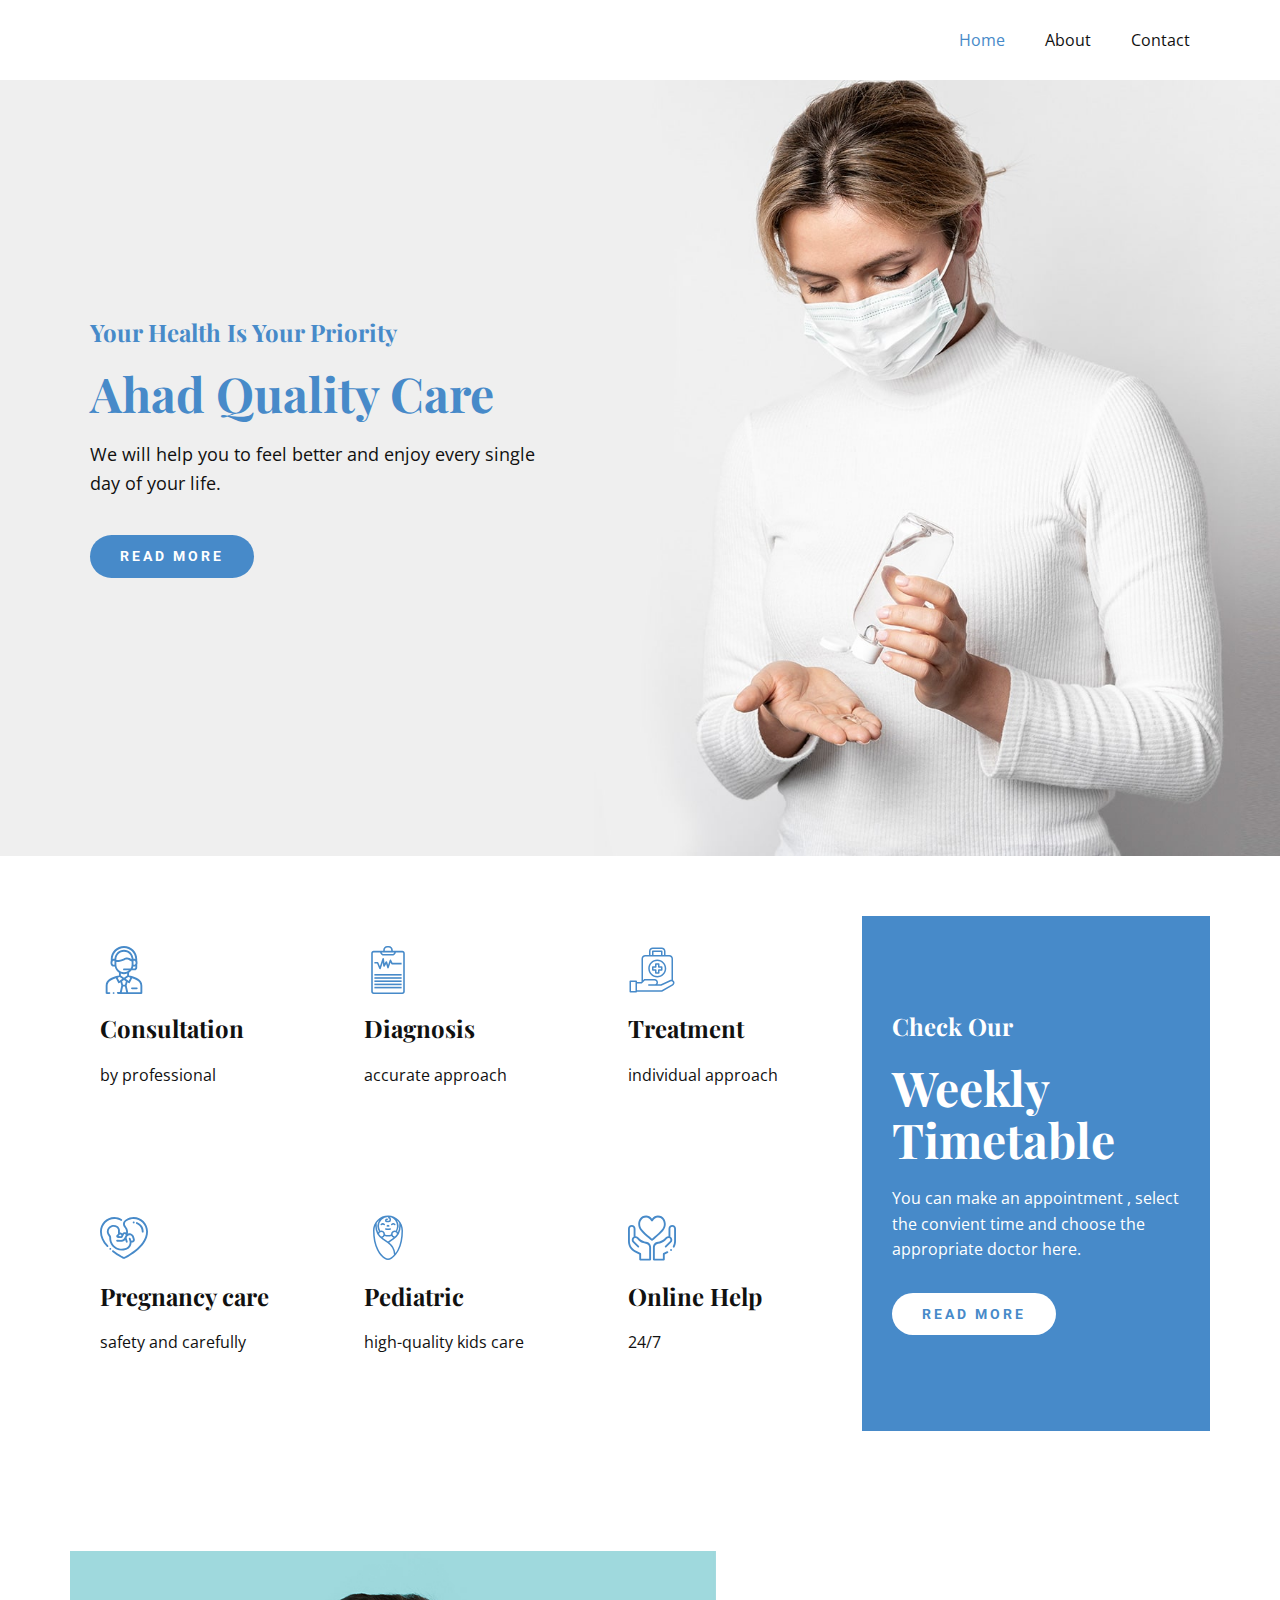
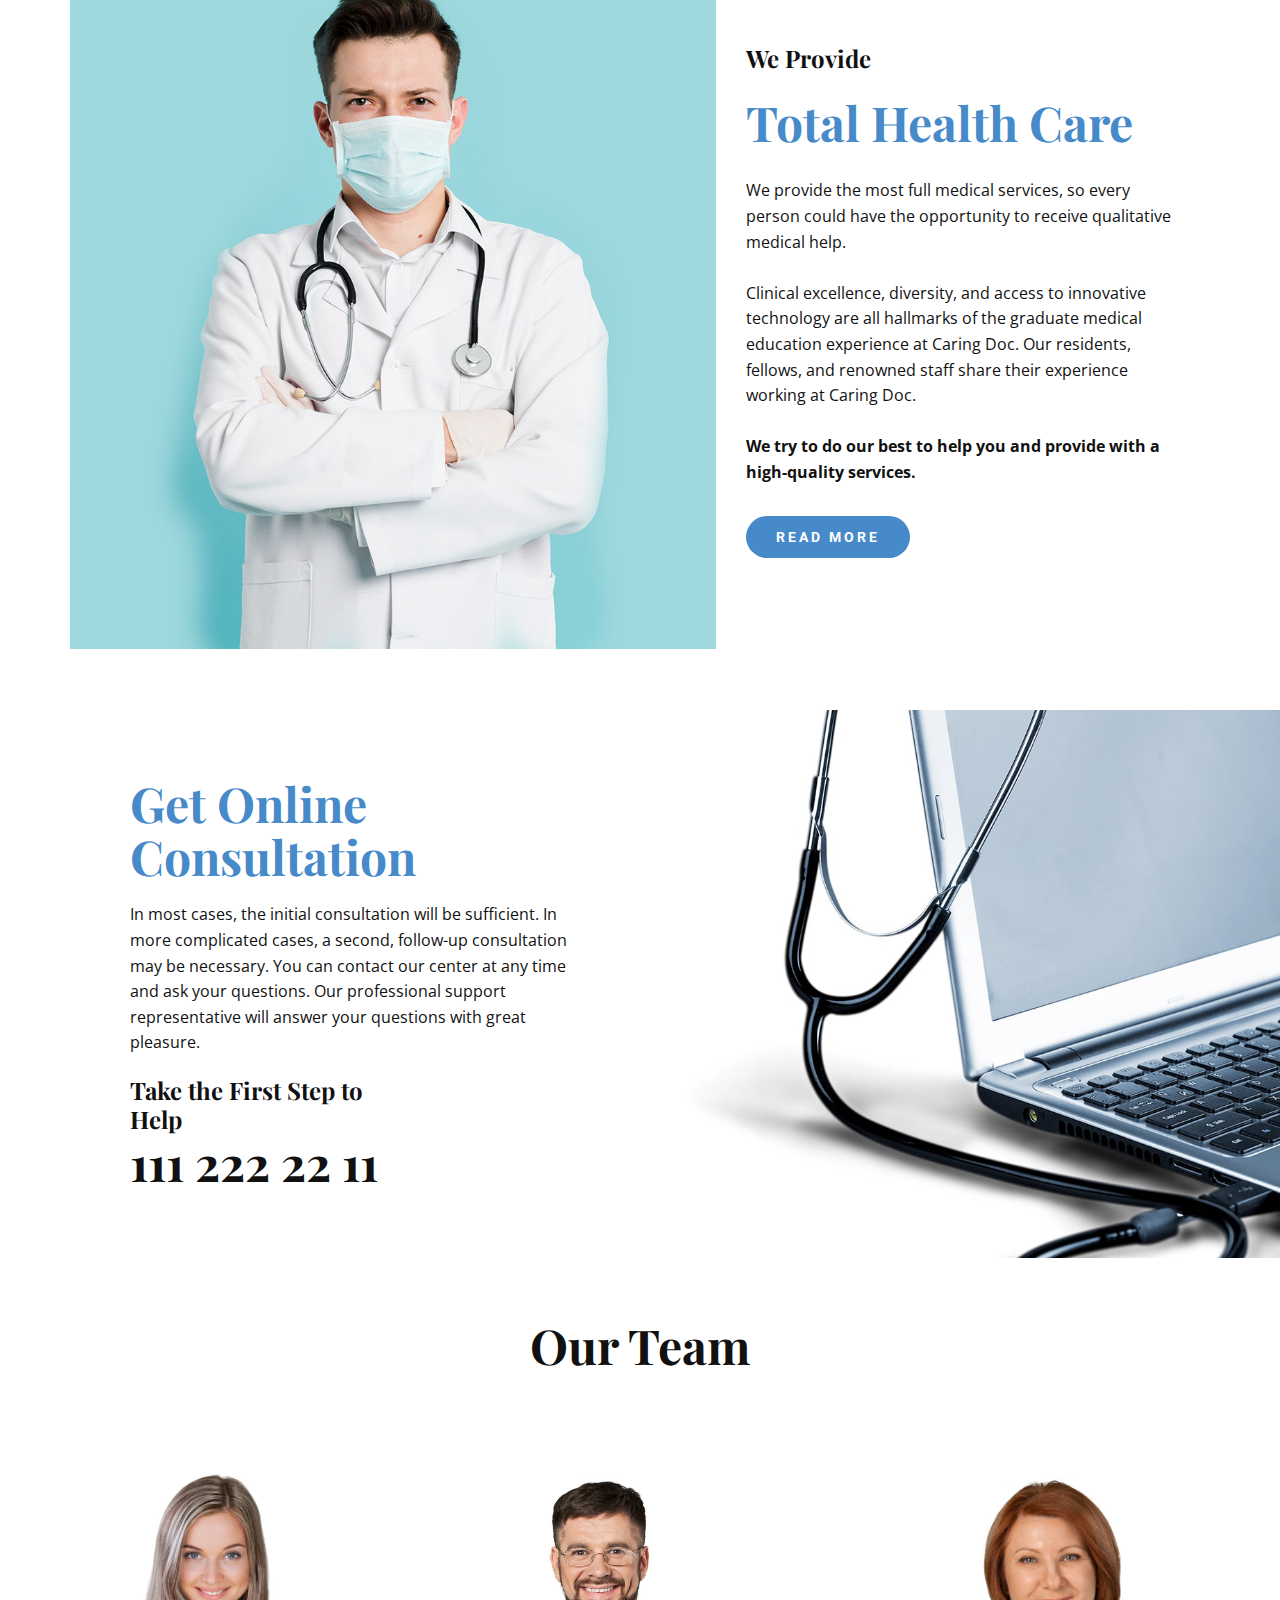
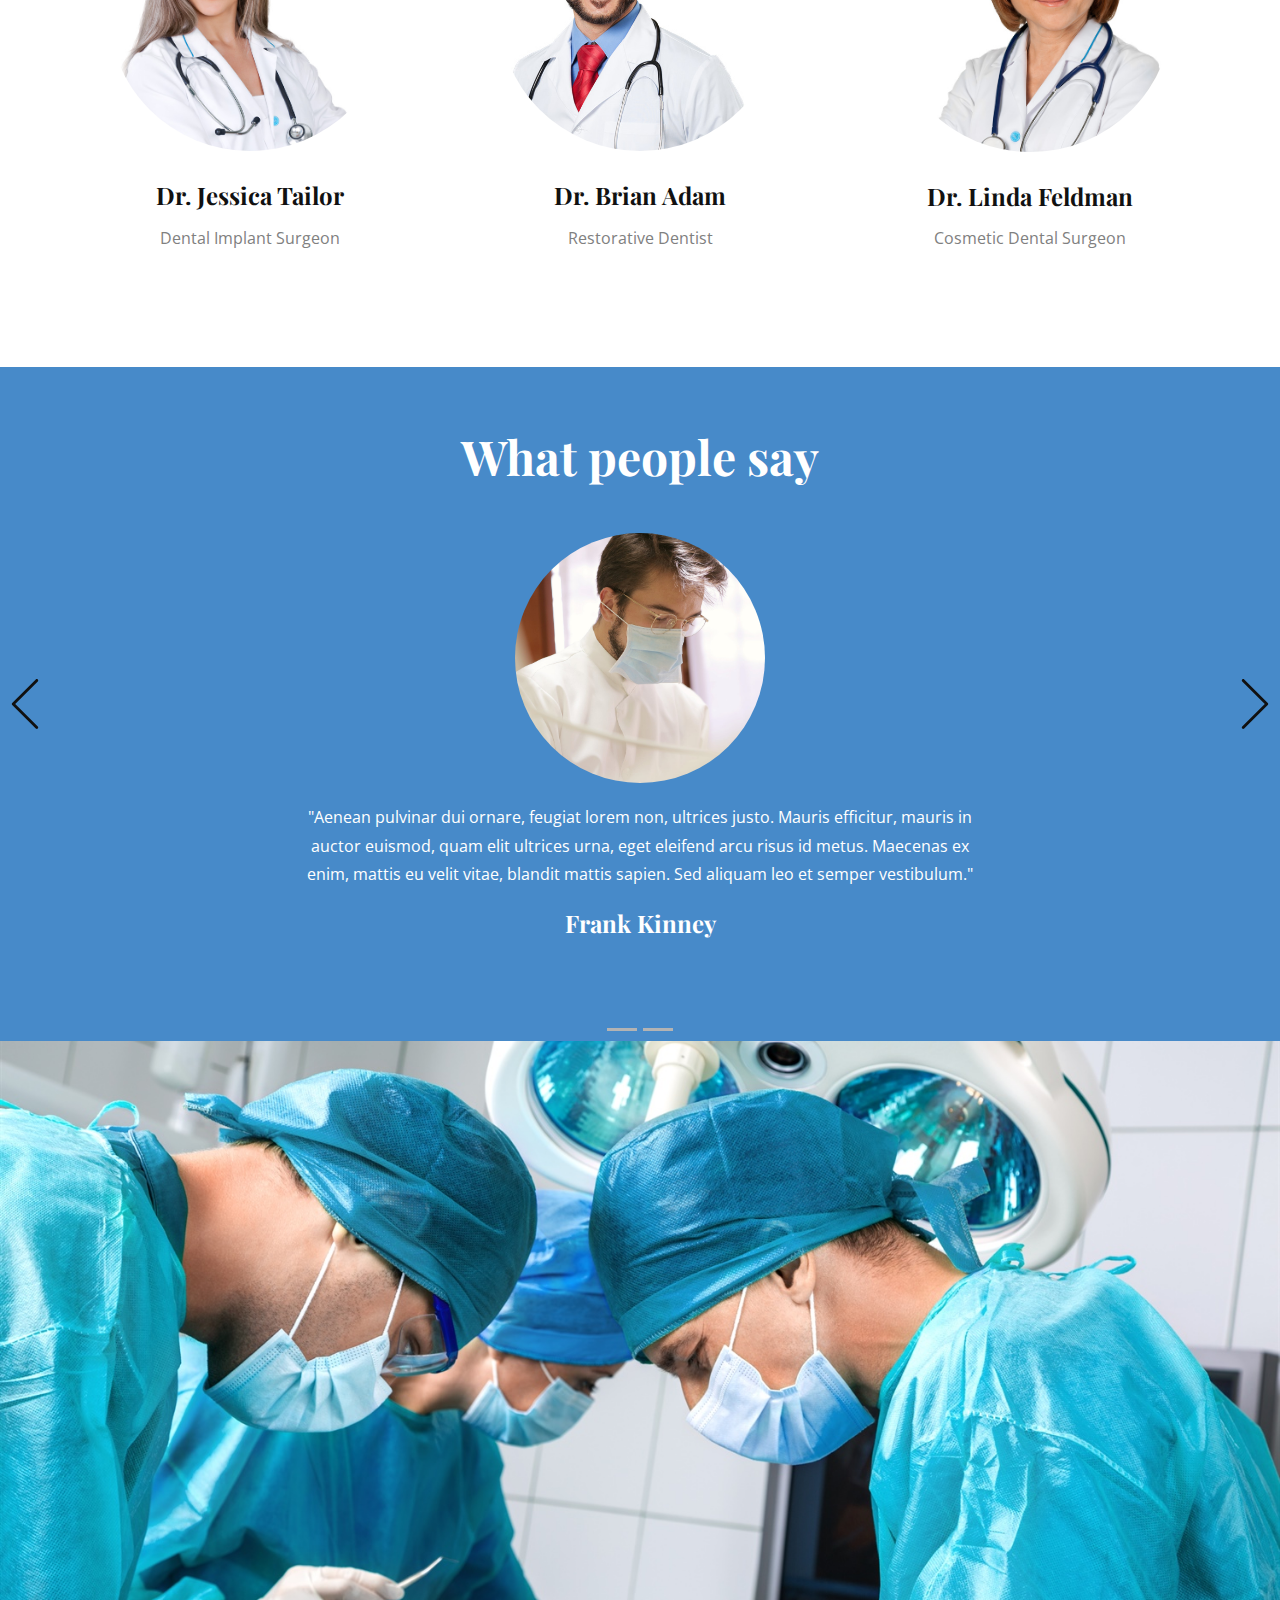
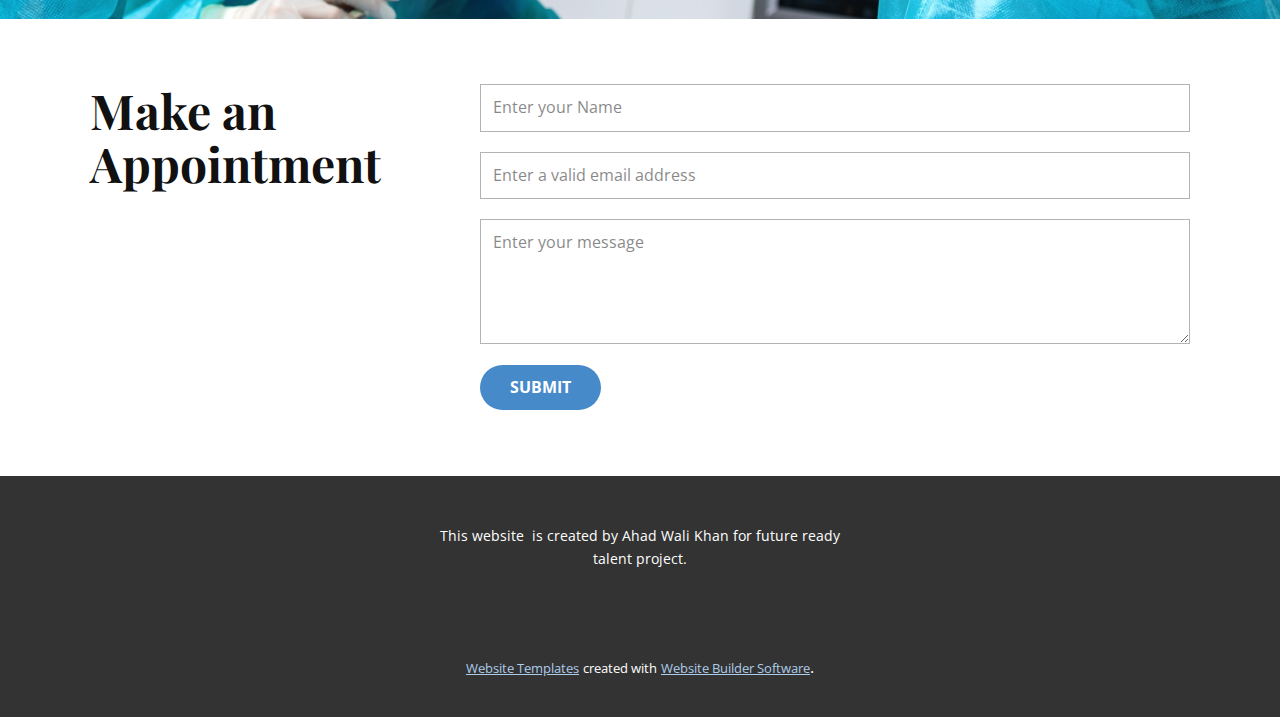
==== index.html @ 52baec67 "Add files via upload" ====
<!DOCTYPE html>
<html style="font-size: 16px;">
  <head>
    <meta name="viewport" content="width=device-width, initial-scale=1.0">
    <meta charset="utf-8">
    <meta name="keywords" content="Ahad Quality Care, Weekly Timetable, Total Health Care, Get Online Consultation, Our Team, What people say, Make an Appointment">
    <meta name="description" content="">
    <meta name="page_type" content="np-template-header-footer-from-plugin">
    <title>Home</title>
    <link rel="stylesheet" href="nicepage.css" media="screen">
<link rel="stylesheet" href="Home.css" media="screen">
    <script class="u-script" type="text/javascript" src="jquery.js" defer=""></script>
    <script class="u-script" type="text/javascript" src="nicepage.js" defer=""></script>
    <meta name="generator" content="Nicepage 4.4.3, nicepage.com">
    <link id="u-theme-google-font" rel="stylesheet" href="https://fonts.googleapis.com/css?family=Roboto:100,100i,300,300i,400,400i,500,500i,700,700i,900,900i|Open+Sans:300,300i,400,400i,600,600i,700,700i,800,800i">
    <link id="u-page-google-font" rel="stylesheet" href="https://fonts.googleapis.com/css?family=Playfair+Display:400,400i,500,500i,600,600i,700,700i,800,800i,900,900i">
    
    
    
    
    
    
    
    
    <script type="application/ld+json">{
		"@context": "http://schema.org",
		"@type": "Organization",
		"name": ""
}</script>
    <meta name="theme-color" content="#478ac9">
    <meta property="og:title" content="Home">
    <meta property="og:type" content="website">
  </head>
  <body data-home-page="Home.html" data-home-page-title="Home" class="u-body u-xl-mode"><header class="u-clearfix u-header u-header" id="sec-080c"><div class="u-clearfix u-sheet u-sheet-1">
        <nav class="u-menu u-menu-dropdown u-offcanvas u-menu-1">
          <div class="menu-collapse" style="font-size: 1rem; letter-spacing: 0px;">
            <a class="u-button-style u-custom-left-right-menu-spacing u-custom-padding-bottom u-custom-top-bottom-menu-spacing u-nav-link u-text-active-palette-1-base u-text-hover-palette-2-base" href="#">
              <svg class="u-svg-link" viewBox="0 0 24 24"><use xmlns:xlink="http://www.w3.org/1999/xlink" xlink:href="#menu-hamburger"></use></svg>
              <svg class="u-svg-content" version="1.1" id="menu-hamburger" viewBox="0 0 16 16" x="0px" y="0px" xmlns:xlink="http://www.w3.org/1999/xlink" xmlns="http://www.w3.org/2000/svg"><g><rect y="1" width="16" height="2"></rect><rect y="7" width="16" height="2"></rect><rect y="13" width="16" height="2"></rect>
</g></svg>
            </a>
          </div>
          <div class="u-nav-container">
            <ul class="u-nav u-unstyled u-nav-1"><li class="u-nav-item"><a class="u-button-style u-nav-link u-text-active-palette-1-base u-text-hover-palette-2-base" href="Home.html" style="padding: 10px 20px;">Home</a>
</li><li class="u-nav-item"><a class="u-button-style u-nav-link u-text-active-palette-1-base u-text-hover-palette-2-base" href="About.html" style="padding: 10px 20px;">About</a>
</li><li class="u-nav-item"><a class="u-button-style u-nav-link u-text-active-palette-1-base u-text-hover-palette-2-base" href="Contact.html" style="padding: 10px 20px;">Contact</a>
</li></ul>
          </div>
          <div class="u-nav-container-collapse">
            <div class="u-black u-container-style u-inner-container-layout u-opacity u-opacity-95 u-sidenav">
              <div class="u-inner-container-layout u-sidenav-overflow">
                <div class="u-menu-close"></div>
                <ul class="u-align-center u-nav u-popupmenu-items u-unstyled u-nav-2"><li class="u-nav-item"><a class="u-button-style u-nav-link" href="Home.html">Home</a>
</li><li class="u-nav-item"><a class="u-button-style u-nav-link" href="About.html">About</a>
</li><li class="u-nav-item"><a class="u-button-style u-nav-link" href="Contact.html">Contact</a>
</li></ul>
              </div>
            </div>
            <div class="u-black u-menu-overlay u-opacity u-opacity-70"></div>
          </div>
        </nav>
      </div></header>
    <section class="u-align-center u-clearfix u-image u-section-1" id="carousel_a1be" data-image-width="1900" data-image-height="1086">
      <div class="u-clearfix u-layout-wrap u-layout-wrap-1">
        <div class="u-layout">
          <div class="u-layout-row">
            <div class="u-align-left u-container-style u-layout-cell u-left-cell u-size-26-xl u-size-27-lg u-size-28-md u-size-28-sm u-size-28-xs u-layout-cell-1">
              <div class="u-container-layout u-valign-middle u-container-layout-1">
                <h5 class="u-custom-font u-font-playfair-display u-text u-text-palette-1-base u-text-1">Your Health Is Your Priority</h5>
                <h1 class="u-custom-font u-font-playfair-display u-text u-text-palette-1-base u-text-2">Ahad Quality Care</h1>
                <p class="u-text u-text-3">We will help you to feel better and enjoy every single day of your life.</p>
                <a href="https://google.com" class="u-btn u-btn-round u-button-style u-custom-font u-heading-font u-radius-30 u-text-body-alt-color u-btn-1">read more</a>
              </div>
            </div>
            <div class="u-container-style u-image u-layout-cell u-right-cell u-size-32-md u-size-32-sm u-size-32-xs u-size-33-lg u-size-34-xl u-image-1">
              <div class="u-container-layout u-valign-bottom"></div>
            </div>
          </div>
        </div>
      </div>
    </section>
    <section class="u-clearfix u-section-2" id="carousel_094b">
      <div class="u-clearfix u-sheet u-sheet-1">
        <div class="u-list u-list-1">
          <div class="u-repeater u-repeater-1">
            <div class="u-container-style u-list-item u-repeater-item u-shape-rectangle">
              <div class="u-container-layout u-similar-container u-container-layout-1"><span class="u-icon u-icon-circle u-text-palette-1-base u-icon-1"><svg class="u-svg-link" preserveAspectRatio="xMidYMin slice" viewBox="0 0 511.998 511.998" style=""><use xmlns:xlink="http://www.w3.org/1999/xlink" xlink:href="#svg-db3d"></use></svg><svg xmlns="http://www.w3.org/2000/svg" xmlns:xlink="http://www.w3.org/1999/xlink" version="1.1" xml:space="preserve" class="u-svg-content" viewBox="0 0 511.998 511.998" id="svg-db3d"><g><g><path d="m451.317 423.77c-1.138-69.583-72.282-90.141-124.23-105.152-6.061-1.751-11.89-3.436-17.352-5.118v-28.705c10.62-6.657 19.926-15.224 27.433-25.217h31.644c15.485 0 28.084-12.599 28.084-28.084v-33.996c1.877-4.376 2.92-9.192 2.92-14.249v-10.573c0-5.052-1.043-9.865-2.92-14.238v-17.538c0-77.692-63.206-140.9-140.897-140.9-77.676 0-140.869 63.208-140.869 140.901v17.036c0 .134.015.263.02.396-1.906 4.402-2.968 9.25-2.968 14.344v10.573c0 19.987 16.248 36.248 36.219 36.248h8.264c5.724 27.448 22.575 50.858 45.598 65.292v28.71c-5.463 1.682-11.291 3.366-17.352 5.118-51.948 15.011-123.092 35.57-124.23 105.152-.001.055-.001.109-.001.164v78.064c0 5.523 4.478 10 10 10h29.648c5.522 0 10-4.477 10-10s-4.478-10-10-10h-19.649v-67.981c.421-24.277 11.573-42.476 35.094-57.271 15.521-9.763 34.496-16.719 53.2-22.538l24.161 47.074c2.693 5.247 9.588 7.03 14.488 3.724l10.773-7.267 9.249 34.763-15.847 69.495h-21.672c-5.522 0-10 4.477-10 10s4.478 10 10 10h251.193c5.522 0 10-4.477 10-10v-78.064c0-.054 0-.108-.001-.163zm-129.782-85.939c.659.19 1.329.385 1.993.577l-17.287 33.714-32.351-21.815 27.411-18.489c6.368 2.004 13.14 3.963 20.234 6.013zm-65.529 24.539 20.052 13.522-9.691 36.426h-20.736l-9.688-36.415zm-.002-24.123-33.742-22.753v-21.052c10.561 3.735 21.912 5.784 33.736 5.784 11.823 0 23.176-2.042 33.736-5.777v21.045zm81.464-195.517c-.137-.087-.273-.174-.41-.261-20.519-13.062-38.241-24.343-66.009-16.398-.258.074-.514.158-.765.252-5.887 2.211-11.24 4.272-16.418 6.265-31.623 12.173-48.889 18.821-79.337 17.965v-8.008c0-44.924 36.547-81.472 81.469-81.472s81.469 36.548 81.469 81.472v.185zm39.428 88.764c0 4.458-3.626 8.084-8.084 8.084h-19.928c2.814-6.379 4.994-13.098 6.45-20.081h8.264c4.695 0 9.178-.908 13.299-2.543v14.54zm2.92-48.245c0 8.959-7.275 16.248-16.219 16.248h-6.138c.002-.248.01-43.041.01-43.041h6.129c8.943 0 16.219 7.276 16.219 16.22v10.573zm-231.415 16.249c-8.943 0-16.219-7.289-16.219-16.248v-10.573c0-8.944 7.275-16.22 16.219-16.22h6.129s.008 42.793.01 43.041zm6.316-63.042h-6.317c-4.675 0-9.14.9-13.246 2.52 1.033-65.78 54.841-118.976 120.845-118.976 66.023 0 119.846 53.202 120.872 118.987-4.113-1.627-8.589-2.531-13.274-2.531h-6.317c-3.16-53.128-47.376-95.383-101.281-95.383-53.906 0-98.122 42.256-101.282 95.383zm20.414 72.027c-.001-.01-.003-.02-.004-.03-.379-3.183-.597-6.415-.597-9.698v-28.203c34.213.834 54.622-7.018 86.521-19.298 5.024-1.934 10.217-3.933 15.874-6.06 18.89-5.273 29.759 1.648 49.393 14.147 3.407 2.169 7.144 4.546 11.15 6.987v32.427c0 14.871-4.024 28.811-11.011 40.824h-70.458c-5.522 0-10 4.477-10 10s4.478 10 10 10h54.124c-14.402 12.831-33.364 20.648-54.124 20.648-41.629-.001-76.043-31.393-80.868-71.744zm30.65 163.64-17.306-33.717c.662-.191 1.33-.385 1.988-.575 7.094-2.05 13.866-4.01 20.236-6.014l27.422 18.492zm26.53 119.875 13.609-59.68h20.161l13.63 59.68zm199.007 0h-131.092l-15.872-69.497 9.253-34.776 10.799 7.282c4.902 3.305 11.797 1.522 14.489-3.728l24.134-47.069c18.703 5.819 37.677 12.774 53.197 22.536 23.52 14.794 34.673 32.994 35.094 57.271v67.981z"></path><path d="m391.828 441.995h-50.397c-5.522 0-10 4.477-10 10s4.478 10 10 10h50.397c5.522 0 10-4.477 10-10s-4.477-10-10-10z"></path><path d="m145.227 491.998c-5.522 0-10 4.477-10 10s4.478 10 10 10h.028c5.522 0 9.985-4.477 9.985-10s-4.491-10-10.013-10z"></path>
</g>
</g></svg></span>
                <h3 class="u-custom-font u-font-playfair-display u-text u-text-1">Consultation</h3>
                <p class="u-text u-text-2">by professional</p>
              </div>
            </div>
            <div class="u-container-style u-list-item u-repeater-item u-shape-rectangle">
              <div class="u-container-layout u-similar-container u-container-layout-2"><span class="u-icon u-icon-circle u-text-palette-1-base u-icon-2"><svg class="u-svg-link" preserveAspectRatio="xMidYMin slice" viewBox="0 0 480 480" style=""><use xmlns:xlink="http://www.w3.org/1999/xlink" xlink:href="#svg-1cc9"></use></svg><svg xmlns="http://www.w3.org/2000/svg" xmlns:xlink="http://www.w3.org/1999/xlink" version="1.1" xml:space="preserve" class="u-svg-content" viewBox="0 0 480 480" x="0px" y="0px" id="svg-1cc9" style="enable-background:new 0 0 480 480;"><g><g><g><path d="M384.152,48H288v-8c-0.026-22.08-17.92-39.974-40-40h-16c-22.08,0.026-39.974,17.92-40,40v8H95.848     C82.683,48.013,72.013,58.683,72,71.848v384.304c0.013,13.165,10.683,23.835,23.848,23.848h288.304     c13.165-0.013,23.835-10.683,23.848-23.848V71.848C407.987,58.683,397.317,48.013,384.152,48z M208,40c0-13.255,10.745-24,24-24     h16c13.255,0,24,10.745,24,24v8h-64V40z M302.552,64c-3.381,9.563-12.409,15.968-22.552,16h-80     c-10.134-0.042-19.15-6.445-22.528-16H302.552z M392,456.152c-0.004,4.333-3.516,7.844-7.848,7.848H95.848     c-4.333-0.004-7.844-3.516-7.848-7.848V71.848c0.004-4.333,3.516-7.844,7.848-7.848H160.8c3.827,18.611,20.199,31.976,39.2,32h80     c19.001-0.024,35.373-13.389,39.2-32h64.96c4.332,0.004,7.844,3.516,7.848,7.848L392,456.152z"></path><path d="M271.2,140.424c-1.971-3.954-6.775-5.562-10.729-3.591c-1.905,0.949-3.352,2.619-4.023,4.638l-15.816,47.464     l-8.904-31.136c-1.218-4.247-5.649-6.702-9.896-5.484c-1.944,0.558-3.605,1.831-4.648,3.564l-11.808,19.68l-5.384-48.44     c-0.483-4.392-4.435-7.561-8.826-7.078c-3.108,0.342-5.732,2.463-6.718,5.43l-25.344,76l-15.712-36.656     c-1.276-2.942-4.185-4.837-7.392-4.816h-32v16h26.728l21.92,51.152C153.909,230.093,156.8,232,160,232h0.336     c3.318-0.139,6.206-2.313,7.256-5.464l20.48-61.44l4,35.792c0.487,4.391,4.441,7.557,8.833,7.07     c2.48-0.275,4.69-1.691,5.975-3.83l14.52-24.192l10.936,38.272c0.964,3.373,4.013,5.725,7.52,5.8     c3.495,0.039,6.623-2.167,7.76-5.472l17.888-53.68l7.36,14.728c1.354,2.702,4.114,4.41,7.136,4.416h96v-16h-91.056L271.2,140.424     z"></path><rect x="104" y="280" width="272" height="16"></rect><rect x="104" y="312" width="272" height="16"></rect><rect x="104" y="344" width="272" height="16"></rect><rect x="104" y="376" width="272" height="16"></rect><rect x="104" y="408" width="272" height="16"></rect>
</g>
</g>
</g></svg></span>
                <h3 class="u-custom-font u-font-playfair-display u-text u-text-3">Diagnosis</h3>
                <p class="u-text u-text-4">accurate approach</p>
              </div>
            </div>
            <div class="u-container-style u-list-item u-repeater-item u-shape-rectangle">
              <div class="u-container-layout u-similar-container u-container-layout-3"><span class="u-icon u-icon-circle u-text-palette-1-base u-icon-3"><svg class="u-svg-link" preserveAspectRatio="xMidYMin slice" viewBox="0 0 64 64" style=""><use xmlns:xlink="http://www.w3.org/1999/xlink" xlink:href="#svg-1fad"></use></svg><svg xmlns="http://www.w3.org/2000/svg" xmlns:xlink="http://www.w3.org/1999/xlink" version="1.1" xml:space="preserve" class="u-svg-content" viewBox="0 0 64 64" id="svg-1fad"><path d="m60 45.62v-28.62c0-2.757-2.243-5-5-5h-5v-5c0-2.757-2.243-5-5-5h-12c-2.757 0-5 2.243-5 5v5h-5c-2.757 0-5 2.243-5 5v30.586l-.414.414h-5.586v-1c0-.553-.448-1-1-1h-8c-.552 0-1 .447-1 1v14c0 .553.448 1 1 1h8c.552 0 1-.447 1-1h33c.172 0 .341-.044.49-.129l14.392-8.095c1.306-.735 2.118-2.122 2.118-3.621s-.806-2.804-2-3.535zm-50 14.38h-6v-12h6zm20-53c0-1.654 1.346-3 3-3h12c1.654 0 3 1.346 3 3v5h-2v-5c0-.553-.448-1-1-1h-12c-.552 0-1 .447-1 1v5h-2zm4 5v-4h10v4zm-14 5c0-1.654 1.346-3 3-3h32c1.654 0 3 1.346 3 3v28.016c-.053-.002-.102-.016-.155-.016h-.152c-.598 0-1.2.132-1.741.382l-12.172 5.618h-4.542c.48-.716.762-1.575.762-2.5 0-2.481-2.019-4.5-4.5-4.5h-13.5c-.265 0-.52.105-.707.293l-1.293 1.293zm38.901 34.033-14.163 7.967h-32.738v-9h6c.265 0 .52-.105.707-.293l3.707-3.707h13.086c1.378 0 2.5 1.121 2.5 2.5s-1.122 2.5-2.5 2.5h-8.5v2h8.5 8.5c.145 0 .288-.031.419-.092l12.372-5.711c.279-.129.591-.197.902-.197h.152c1.188 0 2.155.967 2.155 2.155 0 .778-.421 1.496-1.099 1.878z"></path><path d="m39 42c6.617 0 12-5.383 12-12s-5.383-12-12-12-12 5.383-12 12 5.383 12 12 12zm0-22c5.514 0 10 4.486 10 10s-4.486 10-10 10-10-4.486-10-10 4.486-10 10-10z"></path><path d="m33 33h3v3c0 .553.448 1 1 1h4c.552 0 1-.447 1-1v-3h3c.552 0 1-.447 1-1v-4c0-.553-.448-1-1-1h-3v-3c0-.553-.448-1-1-1h-4c-.552 0-1 .447-1 1v3h-3c-.552 0-1 .447-1 1v4c0 .553.448 1 1 1zm1-4h3c.552 0 1-.447 1-1v-3h2v3c0 .553.448 1 1 1h3v2h-3c-.552 0-1 .447-1 1v3h-2v-3c0-.553-.448-1-1-1h-3z"></path></svg></span>
                <h3 class="u-custom-font u-font-playfair-display u-text u-text-5">Treatment</h3>
                <p class="u-text u-text-6">individual approach</p>
              </div>
            </div>
            <div class="u-container-style u-list-item u-repeater-item u-shape-rectangle">
              <div class="u-container-layout u-similar-container u-container-layout-4"><span class="u-icon u-icon-circle u-text-palette-1-base u-icon-4"><svg class="u-svg-link" preserveAspectRatio="xMidYMin slice" viewBox="0 0 511.998 511.998" style=""><use xmlns:xlink="http://www.w3.org/1999/xlink" xlink:href="#svg-1ea4"></use></svg><svg xmlns="http://www.w3.org/2000/svg" xmlns:xlink="http://www.w3.org/1999/xlink" version="1.1" xml:space="preserve" class="u-svg-content" viewBox="0 0 511.998 511.998" x="0px" y="0px" id="svg-1ea4" style="enable-background:new 0 0 511.998 511.998;"><g><g><path d="M359.513,32.468c-28.136,0-55.618,7.909-79.499,22.875c-4.58,2.476-39.301,22.549-33.912,59.118    c1.968,13.356,9.035,22.901,15.87,32.133c9.645,13.027,18.85,25.48,16.34,50.671c-0.136-0.072-0.263-0.156-0.4-0.226    c-7.14-3.641-15.27-4.281-22.893-1.805c-6.978,2.267-12.758,6.902-16.476,13.145c-2.54-2.459-5.443-4.572-8.66-6.261    c-5.604-2.943-11.723-4.385-17.88-4.293c-0.463-5.014-0.202-8.309,0.095-12.001c0.375-4.671,0.799-9.965-0.328-18.294    c-2.192-16.182-11.459-30.319-26.096-39.808c-17.653-11.446-41.38-14.804-61.919-8.768    c-37.352,10.977-58.946,50.313-48.137,87.686c3.19,11.028,9.051,21.201,16.95,29.417c4.146,4.313,6.389,10.007,6.156,15.621    c-0.663,15.953,1.541,31.797,6.551,47.095c10.729,32.756,34.046,59.839,65.656,76.256c19.784,10.275,41.116,15.493,62.395,15.492    c12.717,0,25.417-1.864,37.75-5.625c6.83-2.083,13.521-4.717,19.888-7.832c17.418-8.521,31.225-23.066,38.876-40.96    c4.265-9.973,6.469-20.634,6.579-31.336c4.727,0.869,9.724,0.617,14.582-0.949c15.586-5.023,24.238-22.042,19.291-37.935    l-7.671-24.641c-5.098-16.372-18.017-28.845-34.557-33.367c-10.56-2.884-21.493-2.217-31.33,1.628    c7.25-39.767-7.004-59.036-18.684-74.812c-5.86-7.915-10.92-14.751-12.158-23.149c-3.547-24.07,22.631-38.082,23.715-38.65    c0.258-0.133,0.511-0.277,0.757-0.432c20.759-13.081,44.672-19.995,69.155-19.995c73.053,0,132.486,61.076,132.486,136.147    c0,82.381-64.683,151.606-118.943,195.172c-50.809,40.793-102.291,67.372-117.065,74.645    c-14.204-6.993-62.296-31.804-111.073-69.904c-4.353-3.399-10.636-2.627-14.037,1.725c-3.4,4.353-2.627,10.637,1.725,14.037    c59.743,46.666,116.793,73.215,119.193,74.322c1.33,0.614,2.76,0.92,4.19,0.92c1.43,0,2.861-0.307,4.19-0.92    c2.557-1.18,63.322-29.464,125.067-78.967c36.495-29.257,65.631-59.851,86.599-90.928c26.64-39.484,40.148-79.892,40.148-120.1    C512,102.515,443.594,32.468,359.513,32.468z M198.831,232.59c4.531-3.982,9.423-8.288,12.082-14.681    c3.316-0.312,6.655,0.33,9.673,1.915c3.508,1.843,6.214,4.764,7.793,8.335l-4.171,8.184l-28.929-0.573    C196.478,234.657,197.668,233.611,198.831,232.59z M286.715,245.826l3.331-6.536c1.329-1.968,2.902-3.793,4.706-5.425    c7.631-6.904,18.11-9.407,28.034-6.695c9.925,2.713,17.676,10.198,20.735,20.021l7.671,24.639    c1.703,5.47-1.137,11.281-6.33,12.955c-4.931,1.593-10.268-0.872-12.269-5.607l-5.846-18.777    c-1.642-5.273-7.248-8.218-12.521-6.575c-5.273,1.642-8.217,7.247-6.575,12.521l5.999,19.269    c9.057,29.227-4.182,60.133-31.478,73.484c-5.417,2.649-11.114,4.893-16.933,6.667c-57.653,17.581-122.205-15.952-140.961-73.218    c-4.263-13.015-6.138-26.486-5.575-40.039c0.459-11.036-3.812-22.083-11.719-30.31c-5.741-5.974-9.832-13.078-12.156-21.116    c-7.758-26.825,7.747-55.061,34.564-62.942c4.989-1.466,10.229-2.182,15.474-2.182c10.633,0,21.289,2.943,29.927,8.543    c6.839,4.434,15.367,12.493,17.157,25.71c0.839,6.193,0.548,9.815,0.211,14.01c-0.408,5.088-0.871,10.854,0.544,20.612    c0.814,5.615-0.289,6.765-7.079,12.732c-1.867,1.641-3.983,3.5-6.173,5.66c-0.002,0.003-0.072,0.071-0.075,0.074l-0.122,0.119    c-5.47,5.344-7.191,13.376-4.386,20.463c2.785,7.034,9.482,11.676,17.063,11.826l34.323,0.68    c6.155,0.133,11.871-3.317,14.651-8.772l14.471-28.391c1.212-2.379,3.279-4.144,5.819-4.969c2.542-0.824,5.25-0.612,7.631,0.603    c2.38,1.212,4.145,3.279,4.97,5.819c0.825,2.541,0.611,5.25-0.602,7.63l-0.51,1c-1.667,2.634-3.08,5.411-4.224,8.287    l-9.736,19.103c-4.375,8.584-12.228,15.171-21.545,18.073c-3.689,1.148-7.5,1.694-11.321,1.615l-43.248-0.87    c-5.547-0.105-10.088,4.276-10.199,9.797c-0.111,5.522,4.275,10.088,9.797,10.199l43.248,0.87    c5.976,0.117,11.921-0.726,17.669-2.515c10.076-3.138,19.054-9.075,25.872-16.917l7.047,22.633    c1.642,5.273,7.244,8.218,12.521,6.575c5.273-1.642,8.217-7.248,6.575-12.521l-8.907-28.607    C284.249,258.646,284.504,251.897,286.715,245.826z"></path>
</g>
</g><g><g><path d="M117.023,365.203l-0.287-0.257c-4.109-3.69-10.432-3.35-14.122,0.759c-3.69,4.109-3.35,10.432,0.759,14.122l0.287,0.257    c1.91,1.715,4.298,2.56,6.678,2.56c2.74,0,5.469-1.12,7.444-3.319C121.472,375.214,121.132,368.893,117.023,365.203z"></path>
</g>
</g><g><g><path d="M232.297,55.544c-23.953-15.097-51.551-23.076-79.811-23.076C68.405,32.468,0,102.515,0,188.615    c0,54.374,24.454,108.533,72.683,160.974c1.972,2.144,4.663,3.23,7.363,3.23c2.419,0,4.846-0.873,6.767-2.64    c4.065-3.738,4.33-10.064,0.591-14.13C42.677,287.418,20,237.813,20,188.615c0-75.072,59.434-136.147,132.486-136.147    c24.48,0,48.392,6.915,69.148,19.996c4.671,2.945,10.847,1.545,13.792-3.128C238.37,64.664,236.969,58.489,232.297,55.544z"></path>
</g>
</g><g><g><path d="M359.514,80.002c-5.523,0-10.001,4.477-10.001,10s4.477,10,10,10h0.055c5.523,0,9.973-4.477,9.973-10    S365.037,80.002,359.514,80.002z"></path>
</g>
</g><g><g><path d="M446.361,126.157c-12.368-17.978-29.495-31.549-49.531-39.249c-5.155-1.981-10.94,0.592-12.922,5.747    c-1.981,5.155,0.592,10.94,5.747,12.922c33.496,12.872,56.002,46.243,56.002,83.039c0,5.523,4.477,10,10,10s10-4.477,10-10    C465.657,166.103,458.985,144.505,446.361,126.157z"></path>
</g>
</g></svg></span>
                <h3 class="u-custom-font u-font-playfair-display u-text u-text-7">Pregnancy care</h3>
                <p class="u-text u-text-8">safety and carefully</p>
              </div>
            </div>
            <div class="u-container-style u-list-item u-repeater-item u-shape-rectangle">
              <div class="u-container-layout u-similar-container u-container-layout-5"><span class="u-icon u-icon-circle u-text-palette-1-base u-icon-5"><svg class="u-svg-link" preserveAspectRatio="xMidYMin slice" viewBox="0 0 512 512" style=""><use xmlns:xlink="http://www.w3.org/1999/xlink" xlink:href="#svg-a092"></use></svg><svg xmlns="http://www.w3.org/2000/svg" xmlns:xlink="http://www.w3.org/1999/xlink" version="1.1" xml:space="preserve" class="u-svg-content" viewBox="0 0 512 512" id="svg-a092"><g id="Out_line"><path d="M258.98853,16.04053c-.19458-.00513-.39039-.00586-.58521-.01-.56494-.00843-1.12793-.02661-1.69434-.02906Q256.35522,16,256.001,16h-.00684A159.99951,159.99951,0,0,0,96,176c0,81.74414,14.32715,151.82178,42.584,208.28711,27.30762,54.56885,60.69629,81.89453,78.168,93.32617a71.633,71.633,0,0,0,78.40625.0586c17.40918-11.376,50.69043-38.56885,77.99024-92.873,28.23633-56.166,42.65332-125.85205,42.84961-207.123C416.21094,89.67853,345.98438,17.65308,258.98853,16.04053ZM376,97.09906V128a158.17334,158.17334,0,0,1-14.48535,66.16382,40.22423,40.22423,0,0,0-8.82129-9.62439,111.93025,111.93025,0,0,0-2.4397-116.97962A146.19658,146.19658,0,0,1,376,97.09906ZM255.99976,293.36578l-50.73218-34.49762q-3.78846-2.5763-7.39136-5.35345A40.2192,40.2192,0,0,0,219.71,233.98822a112.53809,112.53809,0,0,0,72.58008,0,40.2192,40.2192,0,0,0,21.83374,19.52649q-3.60828,2.76919-7.39136,5.35345ZM160,128a96.10867,96.10867,0,0,1,95.99951-96h.00147c.71264,0,1.4226.01154,2.13183.0271.13794.002.27564.00464.41358.00708,1.229.03217,2.45068.0943,3.668.17249A7.99706,7.99706,0,0,0,263.99805,48a8.00917,8.00917,0,0,1,8,8v8a8.00917,8.00917,0,0,1-8,8h-20a4,4,0,0,1,0-8h4a8,8,0,1,0,0-16h-4a20,20,0,0,0,0,40h20a24.02718,24.02718,0,0,0,24-24V56a24.03666,24.03666,0,0,0-16.20679-22.694,95.99428,95.99428,0,0,1,66.54053,144.0567A39.98224,39.98224,0,0,0,288,216c0,.84113.03467,1.67395.08618,2.50232a96.38133,96.38133,0,0,1-64.17236,0C223.96533,217.674,224,216.84113,224,216a39.98224,39.98224,0,0,0-50.33179-38.63727A95.40144,95.40144,0,0,1,160,128Zm24,64a24,24,0,0,1,0,48c-.54321,0-1.08374-.0307-1.6228-.06732a158.03862,158.03862,0,0,1-22.09033-27.68732A24.01846,24.01846,0,0,1,184,192Zm145.6228,47.93268C329.08374,239.9693,328.54321,240,328,240a24,24,0,1,1,23.71313-27.75464A158.03862,158.03862,0,0,1,329.6228,239.93268ZM154.39941,73.95459q3.8877-3.87095,8.01294-7.40558a111.90566,111.90566,0,0,0-3.10571,117.99042,40.22423,40.22423,0,0,0-8.82129,9.62439A158.17334,158.17334,0,0,1,136,128V96.325A145.47994,145.47994,0,0,1,154.39941,73.95459ZM286.40625,464.27832a55.63613,55.63613,0,0,1-60.89453-.05371c-16.12207-10.54834-46.99414-35.89014-72.62012-87.09766C125.75781,322.90479,112,255.23584,112,176a144.17746,144.17746,0,0,1,8.00684-47.554,174.10171,174.10171,0,0,0,76.26464,143.65265l54.46094,37.03321a158.11368,158.11368,0,0,1,69.19287,126.01684A177.43645,177.43645,0,0,1,286.40625,464.27832Zm72.44727-86.666a270.22335,270.22335,0,0,1-24.33545,39.77118,174.04348,174.04348,0,0,0-64.70362-114.06073l45.91407-31.22412a174.092,174.092,0,0,0,76.24829-142.59887,145.67569,145.67569,0,0,1,8.02124,48.137C399.80762,256.40283,385.96484,323.68457,358.85352,377.6123Z"></path><path d="M199.99805,113.37256a14.53068,14.53068,0,0,1,10.34277,4.28418,8.00018,8.00018,0,0,0,11.31445-11.31348,30.62739,30.62739,0,0,0-43.31347-.00049,7.99984,7.99984,0,1,0,11.3125,11.31446A14.533,14.533,0,0,1,199.99805,113.37256Z"></path><path d="M301.6543,117.65723a14.62732,14.62732,0,0,1,20.68652-.00049,8.00018,8.00018,0,0,0,11.31445-11.31348,30.62739,30.62739,0,0,0-43.31347-.00049,7.99984,7.99984,0,1,0,11.3125,11.31446Z"></path><path d="M247.999,135.99951a7.97892,7.97892,0,0,0,5.65821-2.34375,3.31189,3.31189,0,0,1,4.68359-.00049,7.99983,7.99983,0,1,0,11.31445-11.3125,19.31195,19.31195,0,0,0-27.31347.00049,8.00024,8.00024,0,0,0,5.65722,13.65625Z"></path><path d="M229.46875,167.58936a84.41287,84.41287,0,0,0,53.05957,0,8,8,0,1,0-5.06055-15.17872,68.31738,68.31738,0,0,1-42.94043,0,7.99973,7.99973,0,1,0-5.05859,15.17872Z"></path>
</g></svg></span>
                <h3 class="u-custom-font u-font-playfair-display u-text u-text-9">Pediatric</h3>
                <p class="u-text u-text-10">high-quality kids care</p>
              </div>
            </div>
            <div class="u-container-style u-list-item u-repeater-item u-shape-rectangle">
              <div class="u-container-layout u-similar-container u-container-layout-6"><span class="u-icon u-icon-circle u-text-palette-1-base u-icon-6"><svg class="u-svg-link" preserveAspectRatio="xMidYMin slice" viewBox="0 0 512 512" style=""><use xmlns:xlink="http://www.w3.org/1999/xlink" xlink:href="#svg-e9b5"></use></svg><svg xmlns="http://www.w3.org/2000/svg" xmlns:xlink="http://www.w3.org/1999/xlink" version="1.1" xml:space="preserve" class="u-svg-content" viewBox="0 0 512 512" id="svg-e9b5"><g><path d="m402.82 106c0-34.796-22.77-90-83.87-90-25.104 0-46.221 11.835-62.95 35.229-16.729-23.394-37.847-35.229-62.95-35.229-61.101 0-83.87 55.204-83.87 90 0 59.993 46.822 97.52 110.787 152.217 9.399 8.036 19.118 16.347 29.48 25.337 1.88 1.631 4.216 2.446 6.553 2.446s4.673-.815 6.553-2.446c10.362-8.99 20.081-17.301 29.48-25.337 66.966-57.263 110.787-93.492 110.787-152.217zm-146.82 156.776c-7.991-6.896-15.612-13.413-23.035-19.761-66.922-57.223-103.785-88.745-103.785-137.015 0-32.743 21.421-70 63.87-70 22.153 0 39.874 12.72 54.176 38.886 1.753 3.208 5.118 5.204 8.774 5.204s7.021-1.996 8.774-5.204c14.302-26.166 32.023-38.886 54.176-38.886 41.856 0 63.87 36.704 63.87 70 0 48.27-36.863 79.792-103.785 137.016-7.423 6.347-15.044 12.864-23.035 19.76z"></path><path d="m71.858 408.114 48.142 24.067v53.819c0 5.522 4.478 10 10 10h106c5.522 0 10-4.478 10-10v-130.55c0-30.638-22.983-56.045-53.385-59.093l-.818-.088c-17.597-1.764-48.755-13.8-61.058-26.102l-22.458-22.449c-7.557-7.556-17.6-11.718-28.281-11.718v-80c0-22.056-17.944-40-40-40s-40 17.944-40 40v135.84c0 49.214 27.798 94.239 71.858 116.274zm-51.858-252.114c0-11.028 8.972-20 20-20s20 8.972 20 20v85.361c-12.196 7.052-20 20.2-20 34.639 0 10.681 4.162 20.724 11.719 28.28l51.21 51.22c3.904 3.906 10.236 3.906 14.142.001 3.905-3.904 3.906-10.236.001-14.142l-51.21-51.221c-3.781-3.779-5.862-8.8-5.862-14.138 0-8.464 5.357-16.044 13.332-18.861.001 0 .003-.001.004-.002.002-.001.005-.001.007-.002 6.898-2.448 15.08-.99 20.797 4.728l22.458 22.449c23.186 23.186 73.843 31.91 73.944 31.938 20.214 2.026 35.457 18.879 35.457 39.2v120.55h-86v-50c0-3.788-2.141-7.251-5.528-8.944l-53.669-26.83c-37.503-18.757-60.802-56.456-60.802-98.386z"></path><circle cx="459" cy="384" r="10"></circle><path d="m472 116c-22.056 0-40 17.944-40 40v80c-10.681 0-20.724 4.162-28.279 11.718l-22.462 22.451c-12.301 12.301-43.459 24.337-61.134 26.108l-.662.072c-30.48 3.056-53.463 28.464-53.463 59.101v130.55c0 5.522 4.478 10 10 10h106c5.522 0 10-4.478 10-10v-53.819l32.73-16.362c4.939-2.47 6.942-8.476 4.473-13.416-2.47-4.939-8.477-6.944-13.416-4.473l-38.259 19.126c-3.387 1.693-5.528 5.156-5.528 8.944v50h-86v-120.55c0-20.321 15.243-37.174 35.535-39.208l.662-.072c21.691-2.175 57.606-16.261 73.202-31.857l22.462-22.451c5.733-5.735 13.931-7.162 20.795-4.727.002.001.005.001.007.002.001 0 .003.001.004.002 7.976 2.817 13.333 10.397 13.333 18.861 0 5.338-2.081 10.359-5.861 14.14l-51.21 51.22c-3.905 3.905-3.904 10.237.001 14.142 3.903 3.905 10.237 3.905 14.142-.001l51.21-51.219c7.556-7.558 11.718-17.601 11.718-28.282 0-14.439-7.804-27.587-20-34.639v-85.361c0-11.028 8.972-20 20-20s20 8.972 20 20v135.84c0 18.296-4.617 36.46-13.353 52.528-2.639 4.853-.844 10.924 4.009 13.562 4.851 2.638 10.925.845 13.562-4.009 10.325-18.991 15.782-40.458 15.782-62.081v-135.84c0-22.056-17.944-40-40-40z"></path>
</g></svg></span>
                <h3 class="u-custom-font u-font-playfair-display u-text u-text-11">Online Help</h3>
                <p class="u-text u-text-12">24/7</p>
              </div>
            </div>
          </div>
        </div>
        <div class="u-container-style u-expanded-width-md u-expanded-width-sm u-expanded-width-xs u-group u-palette-1-base u-group-1">
          <div class="u-container-layout u-valign-middle u-container-layout-7">
            <h6 class="u-custom-font u-font-playfair-display u-text u-text-default u-text-13">Check Our</h6>
            <h2 class="u-custom-font u-font-playfair-display u-text u-text-14">Weekly Timetable</h2>
            <p class="u-text u-text-15">You can make an appointment , select the convient time and choose the appropriate doctor here.</p>
            <a href="https://google.com" class="u-btn u-btn-round u-button-style u-custom-font u-heading-font u-radius-30 u-text-palette-1-base u-white u-btn-1">read more</a>
          </div>
        </div>
      </div>
    </section>
    <section class="u-align-left u-clearfix u-valign-middle-sm u-valign-middle-xs u-section-3" id="carousel_8d56">
      <div class="u-clearfix u-sheet u-sheet-1">
        <div class="u-clearfix u-layout-wrap u-layout-wrap-1">
          <div class="u-gutter-0 u-layout">
            <div class="u-layout-row">
              <div class="u-align-left u-container-style u-image u-layout-cell u-right-cell u-size-34 u-image-1">
                <div class="u-container-layout u-valign-bottom u-container-layout-1"></div>
              </div>
              <div class="u-align-left u-container-style u-layout-cell u-left-cell u-size-26 u-layout-cell-2">
                <div class="u-container-layout u-valign-middle u-container-layout-2">
                  <h5 class="u-custom-font u-font-playfair-display u-text u-text-1">We Provide</h5>
                  <h1 class="u-custom-font u-font-playfair-display u-text u-text-palette-1-base u-text-2">Total Health Care</h1>
                  <p class="u-text u-text-3">We provide the most full medical services, so every person could have the opportunity to receive qualitative medical help. <br>
                    <br>Clinical excellence, diversity, and access to innovative technology are all hallmarks of the graduate medical education experience at Caring Doc. Our residents, fellows, and renowned staff share their experience working at Caring Doc. <br>
                    <br><b>We try to do our best to help you and provide with a high-quality services.</b>
                  </p>
                  <a href="https://google.com" class="u-btn u-btn-round u-button-style u-custom-font u-heading-font u-radius-30 u-text-body-alt-color u-btn-1">read more</a>
                </div>
              </div>
            </div>
          </div>
        </div>
      </div>
    </section>
    <section class="u-clearfix u-valign-middle u-white u-section-4" id="carousel_a8ca">
      <div class="u-clearfix u-layout-wrap u-layout-wrap-1">
        <div class="u-layout">
          <div class="u-layout-row">
            <div class="u-align-left u-container-style u-layout-cell u-left-cell u-size-29 u-layout-cell-1">
              <div class="u-container-layout u-valign-middle u-container-layout-1">
                <h1 class="u-custom-font u-font-playfair-display u-text u-text-palette-1-base u-text-1">Get Online Consultation</h1>
                <p class="u-text u-text-2">In most cases, the initial consultation will be sufficient. In more complicated cases, a second, follow-up consultation may be necessary. You can contact our center at any time and ask your questions. Our professional support representative will answer your questions with great pleasure.&nbsp;<br>
                </p>
                <h6 class="u-custom-font u-font-playfair-display u-text u-text-3">Take the First Step to Help&nbsp;<br>
                  <font style="font-size: 3rem;">111 222 22 11</font>
                </h6>
              </div>
            </div>
            <div class="u-container-style u-image u-layout-cell u-right-cell u-size-31 u-image-1">
              <div class="u-container-layout u-container-layout-2"></div>
            </div>
          </div>
        </div>
      </div>
    </section>
    <section class="u-align-center u-clearfix u-custom-typography u-section-5" id="carousel_5482">
      <div class="u-clearfix u-sheet u-sheet-1">
        <h2 class="u-custom-font u-font-playfair-display u-text u-text-1">Our Team</h2>
        <div class="u-clearfix u-expanded-width u-gutter-30 u-layout-wrap u-layout-wrap-1">
          <div class="u-gutter-0 u-layout">
            <div class="u-layout-row">
              <div class="u-align-center-sm u-align-center-xl u-align-center-xs u-container-style u-layout-cell u-left-cell u-size-20 u-size-20-md u-white u-layout-cell-1">
                <div class="u-container-layout u-valign-middle-lg u-valign-middle-xl u-valign-top-md u-valign-top-sm u-valign-top-xs u-container-layout-1">
                  <div alt="" class="u-align-left u-expanded-width-md u-image u-image-circle u-image-1"></div>
                  <h5 class="u-align-center u-custom-font u-font-playfair-display u-text u-text-2">Dr. Jessica Tailor</h5>
                  <p class="u-align-center u-text u-text-grey-50 u-text-3">Dental Implant Surgeon</p>
                </div>
              </div>
              <div class="u-container-style u-layout-cell u-size-20 u-size-20-md u-white u-layout-cell-2">
                <div class="u-container-layout u-valign-middle-lg u-valign-middle-xl u-valign-top-md u-valign-top-sm u-valign-top-xs u-container-layout-2">
                  <div alt="" class="u-align-left u-expanded-width-md u-image u-image-circle u-image-2"></div>
                  <h5 class="u-align-center u-custom-font u-font-playfair-display u-text u-text-4">Dr. Brian Adam</h5>
                  <p class="u-align-center u-text u-text-grey-50 u-text-5">Restorative Dentist</p>
                </div>
              </div>
              <div class="u-container-style u-layout-cell u-right-cell u-size-20 u-size-20-md u-white u-layout-cell-3">
                <div class="u-container-layout u-valign-middle-xl u-valign-top-lg u-valign-top-md u-valign-top-sm u-valign-top-xs u-container-layout-3">
                  <div alt="" class="u-align-left u-expanded-width-lg u-expanded-width-md u-image u-image-circle u-image-3"></div>
                  <h5 class="u-align-center u-custom-font u-font-playfair-display u-text u-text-6">Dr. Linda Feldman</h5>
                  <p class="u-align-center u-text u-text-grey-50 u-text-7">Cosmetic Dental Surgeon</p>
                </div>
              </div>
            </div>
          </div>
        </div>
      </div>
    </section>
    <section id="carousel_d806" class="u-carousel u-slide u-block-640d-1" data-u-ride="carousel" data-interval="5000">
      <ol class="u-absolute-hcenter u-carousel-indicators u-block-640d-2">
        <li data-u-target="#carousel_d806" data-u-slide-to="0" class="u-active u-grey-30"></li>
        <li data-u-target="#carousel_d806" class="u-grey-30" data-u-slide-to="1"></li>
      </ol>
      <div class="u-carousel-inner" role="listbox">
        <div class="u-active u-align-center u-carousel-item u-clearfix u-palette-1-base u-section-6-1">
          <div class="u-clearfix u-sheet u-valign-middle u-sheet-1">
            <h2 class="u-custom-font u-font-playfair-display u-text u-text-1">What people say</h2>
            <div class="u-container-style u-group u-group-1">
              <div class="u-container-layout u-container-layout-1">
                <div alt="" class="u-align-left u-image u-image-circle u-image-1"></div>
                <p class="u-align-center u-large-text u-text u-text-variant u-text-2">"Aenean pulvinar dui ornare, feugiat lorem non, ultrices justo. Mauris efficitur, mauris in auctor euismod, quam elit ultrices urna, eget eleifend arcu risus id metus. Maecenas ex enim, mattis eu velit vitae, blandit mattis sapien. Sed aliquam leo et semper vestibulum."</p>
                <h5 class="u-align-center u-custom-font u-font-playfair-display u-text u-text-3">Frank Kinney</h5>
              </div>
            </div>
          </div>
        </div>
        <div class="u-carousel-item u-clearfix u-palette-1-base u-section-6-2">
          <div class="u-clearfix u-sheet u-valign-middle u-sheet-1">
            <div class="u-container-style u-group u-group-1">
              <div class="u-container-layout u-container-layout-1">
                <div alt="" class="u-align-left u-image u-image-circle u-image-1"></div>
                <p class="u-align-center u-large-text u-text u-text-variant u-text-1">"Aenean pulvinar dui ornare, feugiat lorem non, ultrices justo. Mauris efficitur, mauris in auctor euismod, quam elit ultrices urna, eget eleifend arcu risus id metus. Maecenas ex enim, mattis eu velit vitae, blandit mattis sapien. Sed aliquam leo et semper vestibulum."</p>
                <h5 class="u-align-center u-custom-font u-font-playfair-display u-text u-text-2">Marry Loo</h5>
              </div>
            </div>
          </div>
        </div>
      </div>
      <a class="u-absolute-vcenter u-carousel-control u-carousel-control-prev u-text-body-color u-block-640d-3" href="#carousel_d806" role="button" data-u-slide="prev">
        <span aria-hidden="true">
          <svg viewBox="0 0 477.175 477.175"><path d="M145.188,238.575l215.5-215.5c5.3-5.3,5.3-13.8,0-19.1s-13.8-5.3-19.1,0l-225.1,225.1c-5.3,5.3-5.3,13.8,0,19.1l225.1,225
                    c2.6,2.6,6.1,4,9.5,4s6.9-1.3,9.5-4c5.3-5.3,5.3-13.8,0-19.1L145.188,238.575z"></path></svg>
        </span>
        <span class="sr-only">Previous</span>
      </a>
      <a class="u-absolute-vcenter u-carousel-control u-carousel-control-next u-text-body-color u-block-640d-4" href="#carousel_d806" role="button" data-u-slide="next">
        <span aria-hidden="true">
          <svg viewBox="0 0 477.175 477.175"><path d="M360.731,229.075l-225.1-225.1c-5.3-5.3-13.8-5.3-19.1,0s-5.3,13.8,0,19.1l215.5,215.5l-215.5,215.5
                    c-5.3,5.3-5.3,13.8,0,19.1c2.6,2.6,6.1,4,9.5,4c3.4,0,6.9-1.3,9.5-4l225.1-225.1C365.931,242.875,365.931,234.275,360.731,229.075z"></path></svg>
        </span>
        <span class="sr-only">Next</span>
      </a>
    </section>
    <section class="u-clearfix u-white u-section-7" id="carousel_1dba">
      <img src="images/billionphotos1232770.jpg" alt="" class="u-expanded-width u-image u-image-default u-image-1">
      <div class="u-clearfix u-gutter-30 u-layout-wrap u-layout-wrap-1">
        <div class="u-layout">
          <div class="u-layout-row">
            <div class="u-container-style u-layout-cell u-left-cell u-size-20-xl u-size-23-lg u-size-24-md u-size-24-sm u-size-24-xs u-layout-cell-1">
              <div class="u-container-layout u-container-layout-1">
                <h2 class="u-custom-font u-font-playfair-display u-text u-text-1">Make an Appointment </h2>
              </div>
            </div>
            <div class="u-container-style u-layout-cell u-right-cell u-size-36-md u-size-36-sm u-size-36-xs u-size-37-lg u-size-40-xl u-layout-cell-2">
              <div class="u-container-layout u-container-layout-2">
                <div class="u-form u-form-1">
                  <form action="#" method="POST" class="u-clearfix u-form-spacing-20 u-form-vertical u-inner-form" style="padding: 0;" source="custom" name="form">
                    <div class="u-form-group u-form-name u-form-group-1">
                      <label for="name-a468" class="u-form-control-hidden u-label">Name</label>
                      <input type="text" placeholder="Enter your Name" id="name-a468" name="name" class="u-border-1 u-border-grey-30 u-input u-input-rectangle u-white" required="">
                    </div>
                    <div class="u-form-email u-form-group u-form-group-2">
                      <label for="email-a468" class="u-form-control-hidden u-label">Email</label>
                      <input type="email" placeholder="Enter a valid email address" id="email-a468" name="email" class="u-border-1 u-border-grey-30 u-input u-input-rectangle u-white" required="">
                    </div>
                    <div class="u-form-group u-form-message u-form-group-3">
                      <label for="message-a468" class="u-form-control-hidden u-label">Message</label>
                      <textarea placeholder="Enter your message" rows="4" cols="50" id="message-a468" name="message" class="u-border-1 u-border-grey-30 u-input u-input-rectangle u-white" required=""></textarea>
                    </div>
                    <div class="u-align-left u-form-group u-form-submit u-form-group-4">
                      <a href="#" class="u-btn u-btn-round u-btn-submit u-button-style u-radius-30 u-btn-1">Submit</a>
                      <input type="submit" value="submit" class="u-form-control-hidden">
                    </div>
                    <div class="u-form-send-message u-form-send-success"> Thank you! Your message has been sent. </div>
                    <div class="u-form-send-error u-form-send-message"> Unable to send your message. Please fix errors then try again. </div>
                    <input type="hidden" value="" name="recaptchaResponse">
                  </form>
                </div>
              </div>
            </div>
          </div>
        </div>
      </div>
    </section>
    
    
    <footer class="u-align-center u-clearfix u-footer u-grey-80 u-footer" id="sec-fc6d"><div class="u-clearfix u-sheet u-sheet-1">
        <p class="u-small-text u-text u-text-variant u-text-1">This website&nbsp; is created by Ahad Wali Khan for future ready talent project.<br>
        </p>
      </div></footer>
    <section class="u-backlink u-clearfix u-grey-80">
      <a class="u-link" href="https://nicepage.com/website-templates" target="_blank">
        <span>Website Templates</span>
      </a>
      <p class="u-text">
        <span>created with</span>
      </p>
      <a class="u-link" href="" target="_blank">
        <span>Website Builder Software</span>
      </a>. 
    </section>
  </body>
</html>
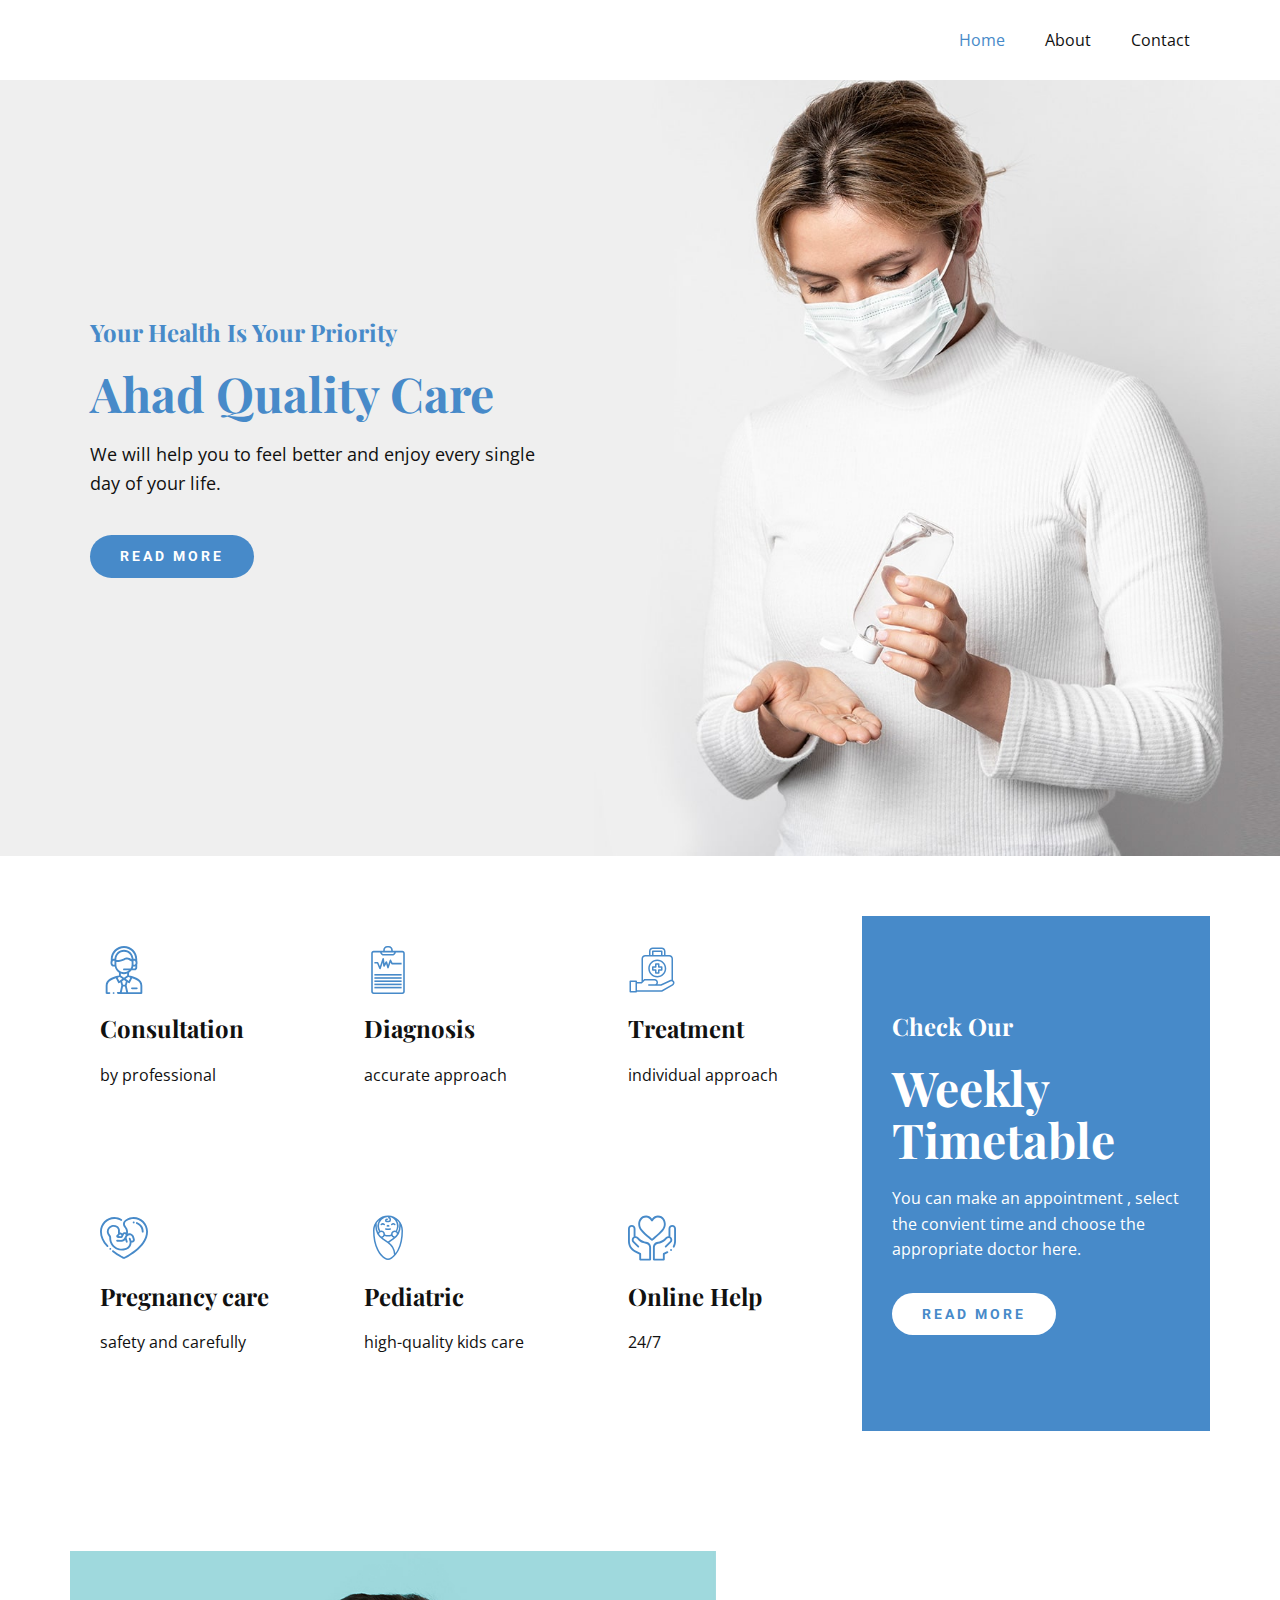
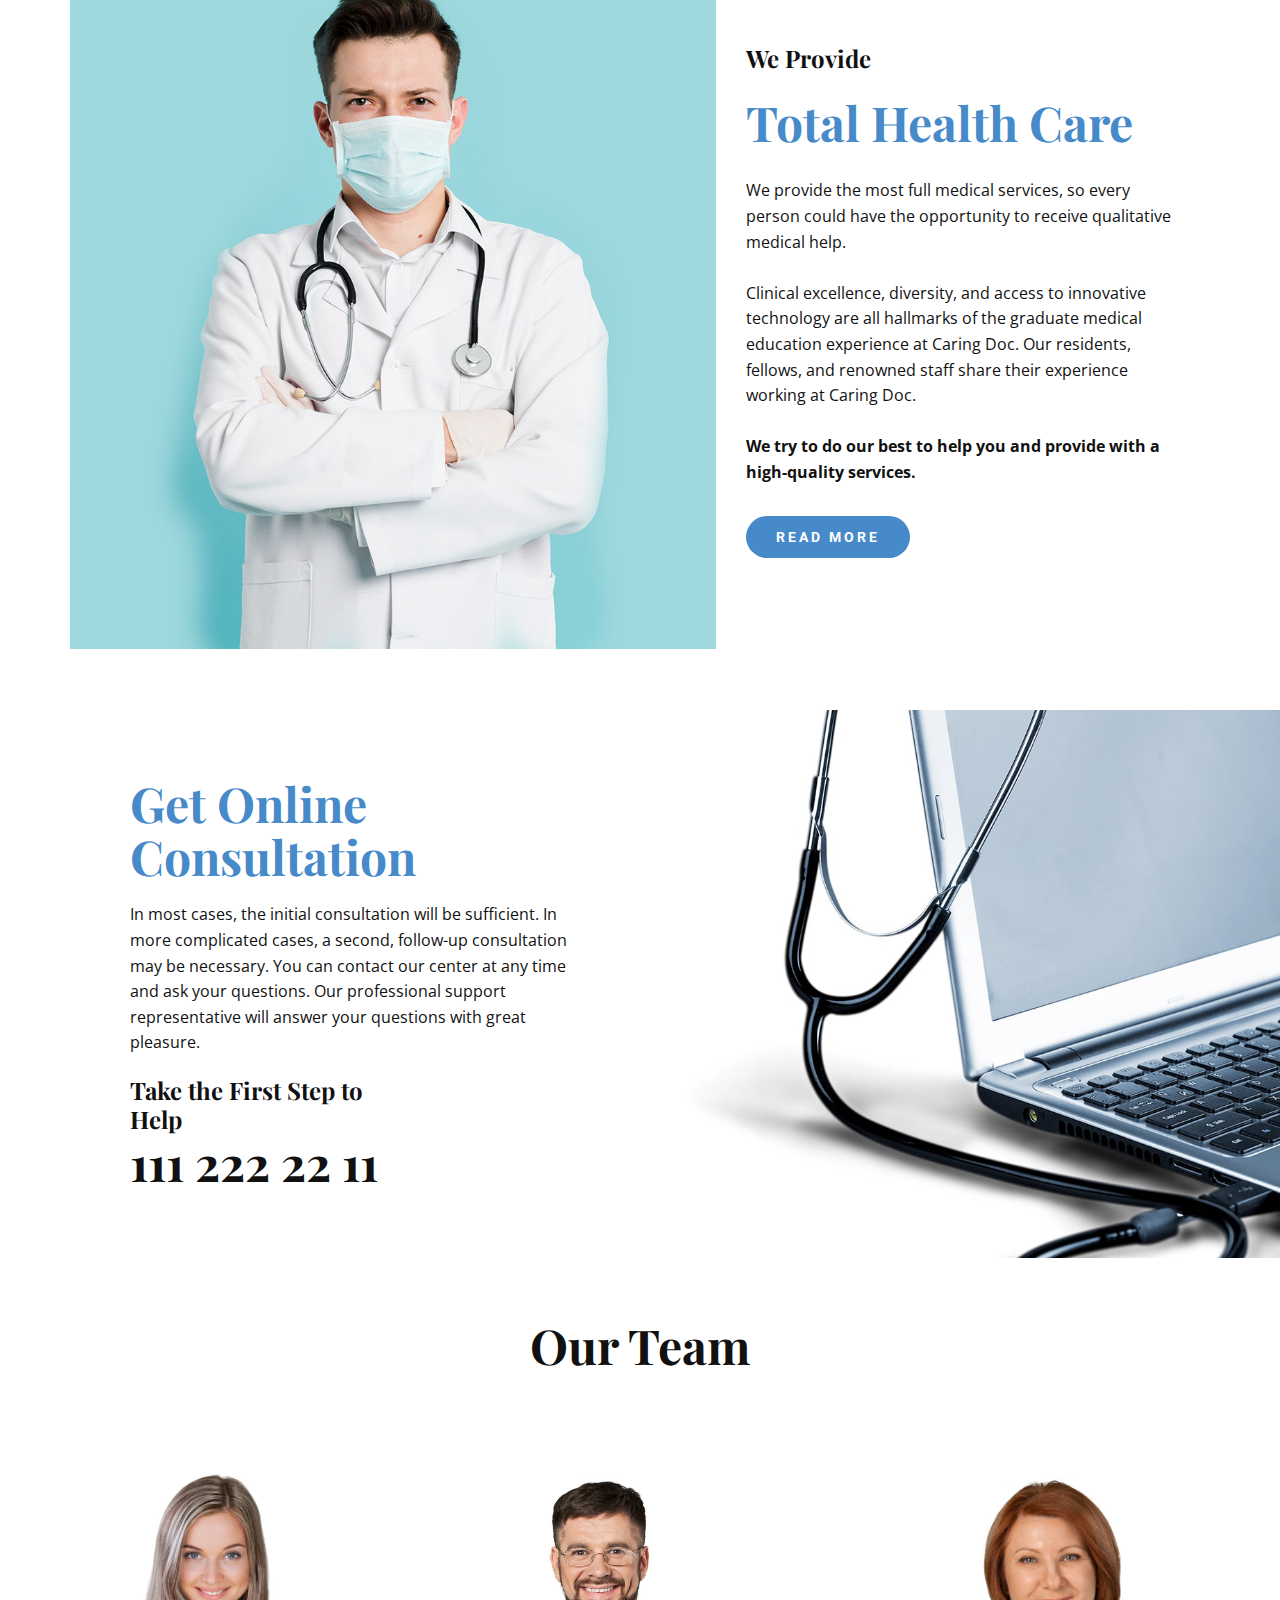
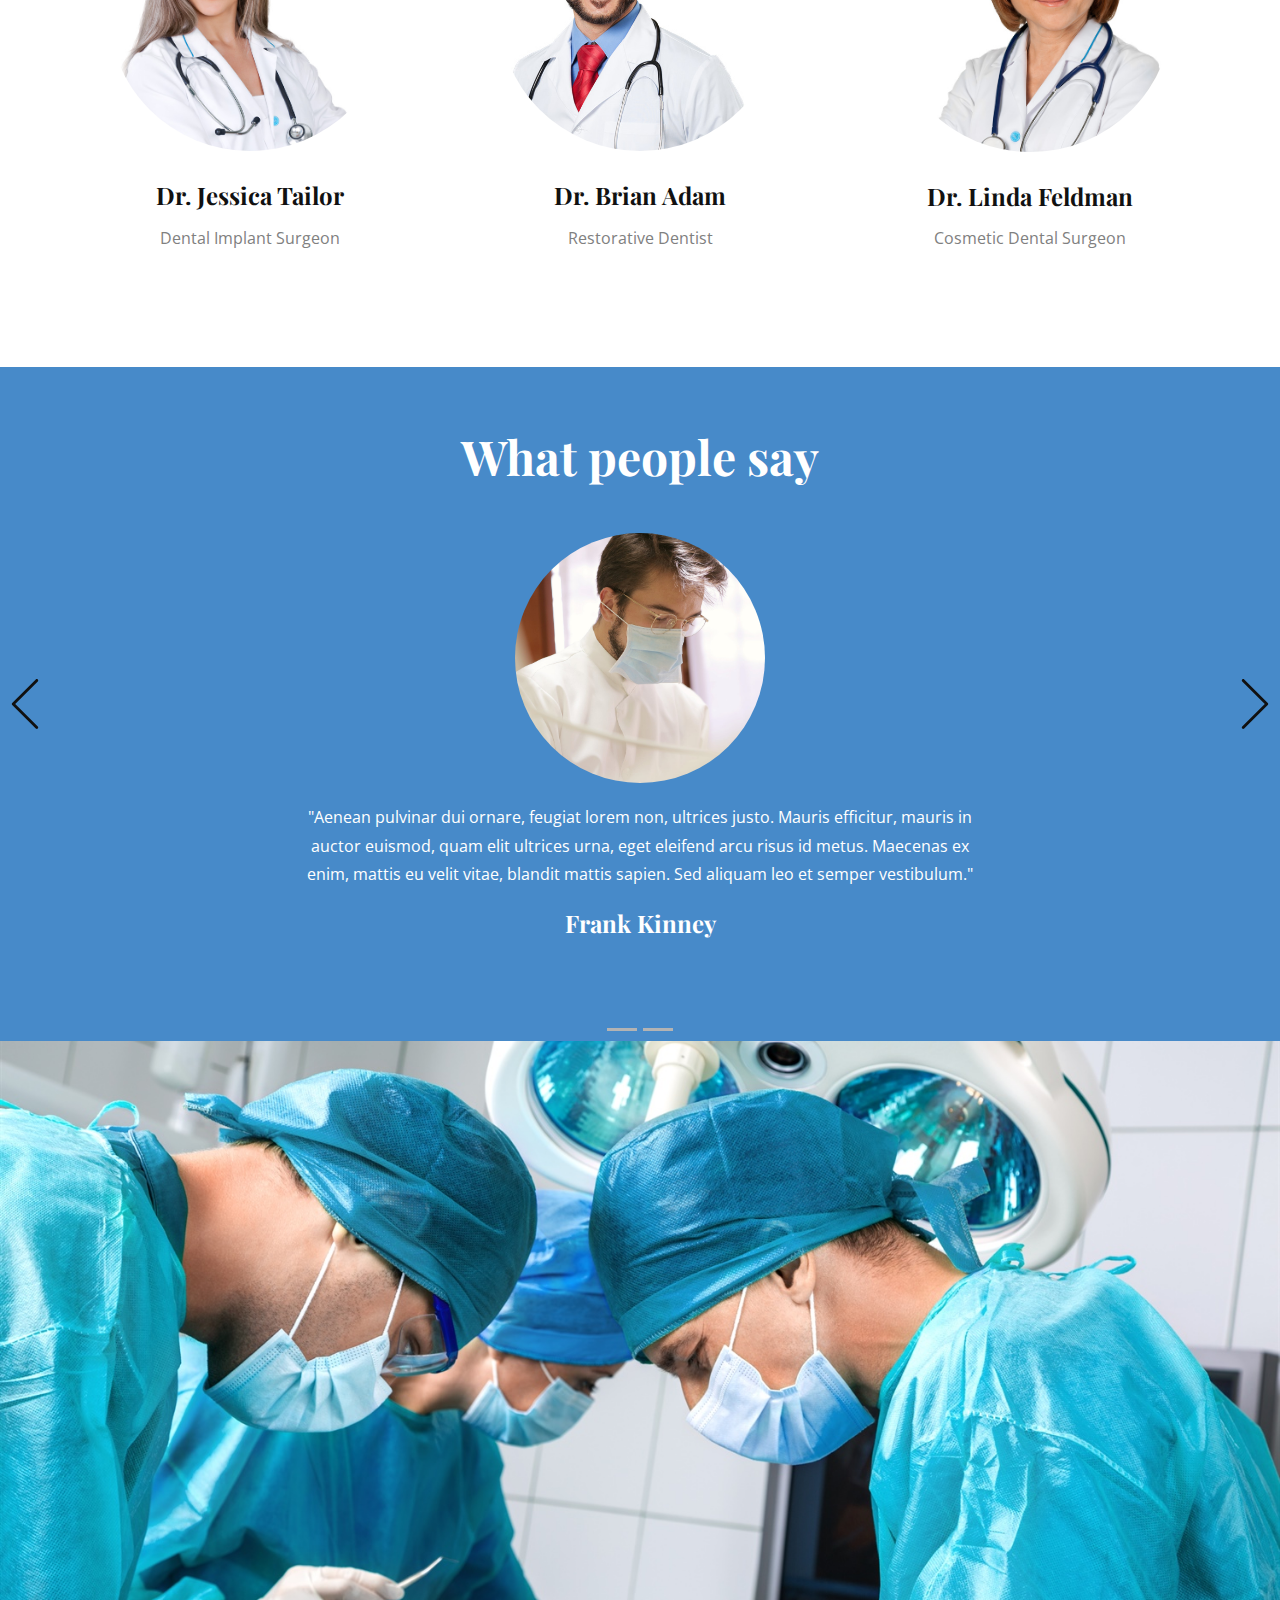
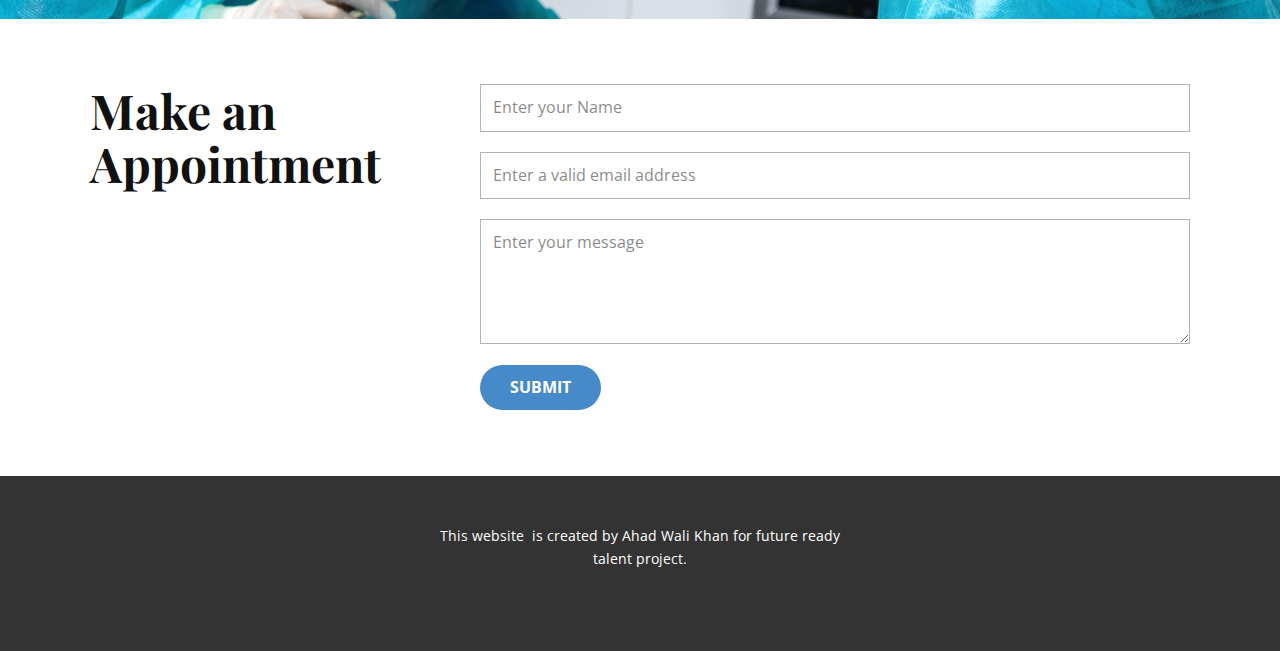
==== commit 39ac66e1: "Update index.html" ====
--- a/index.html
+++ b/index.html
@@ -318,15 +318,7 @@
         </p>
       </div></footer>
     <section class="u-backlink u-clearfix u-grey-80">
-      <a class="u-link" href="https://nicepage.com/website-templates" target="_blank">
-        <span>Website Templates</span>
-      </a>
-      <p class="u-text">
-        <span>created with</span>
-      </p>
-      <a class="u-link" href="" target="_blank">
-        <span>Website Builder Software</span>
-      </a>. 
+    
     </section>
   </body>
-</html>+</html>
